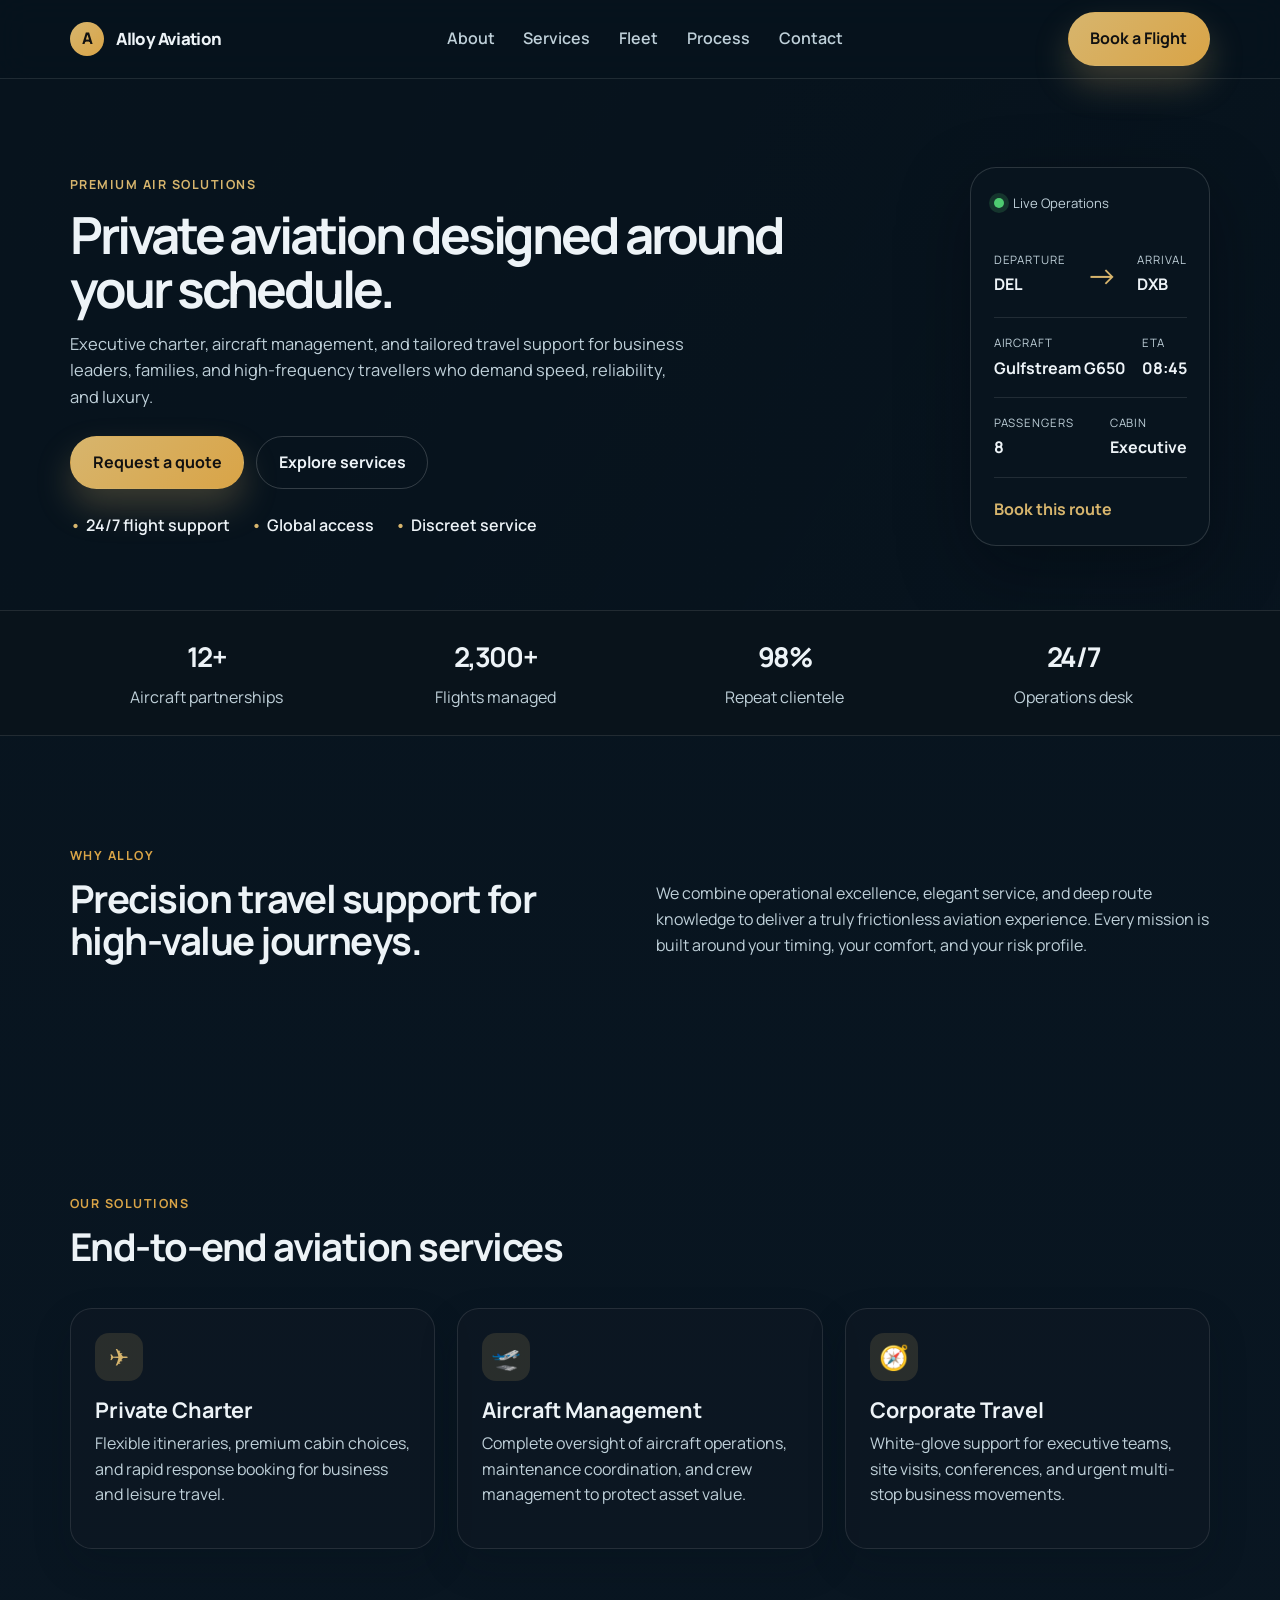
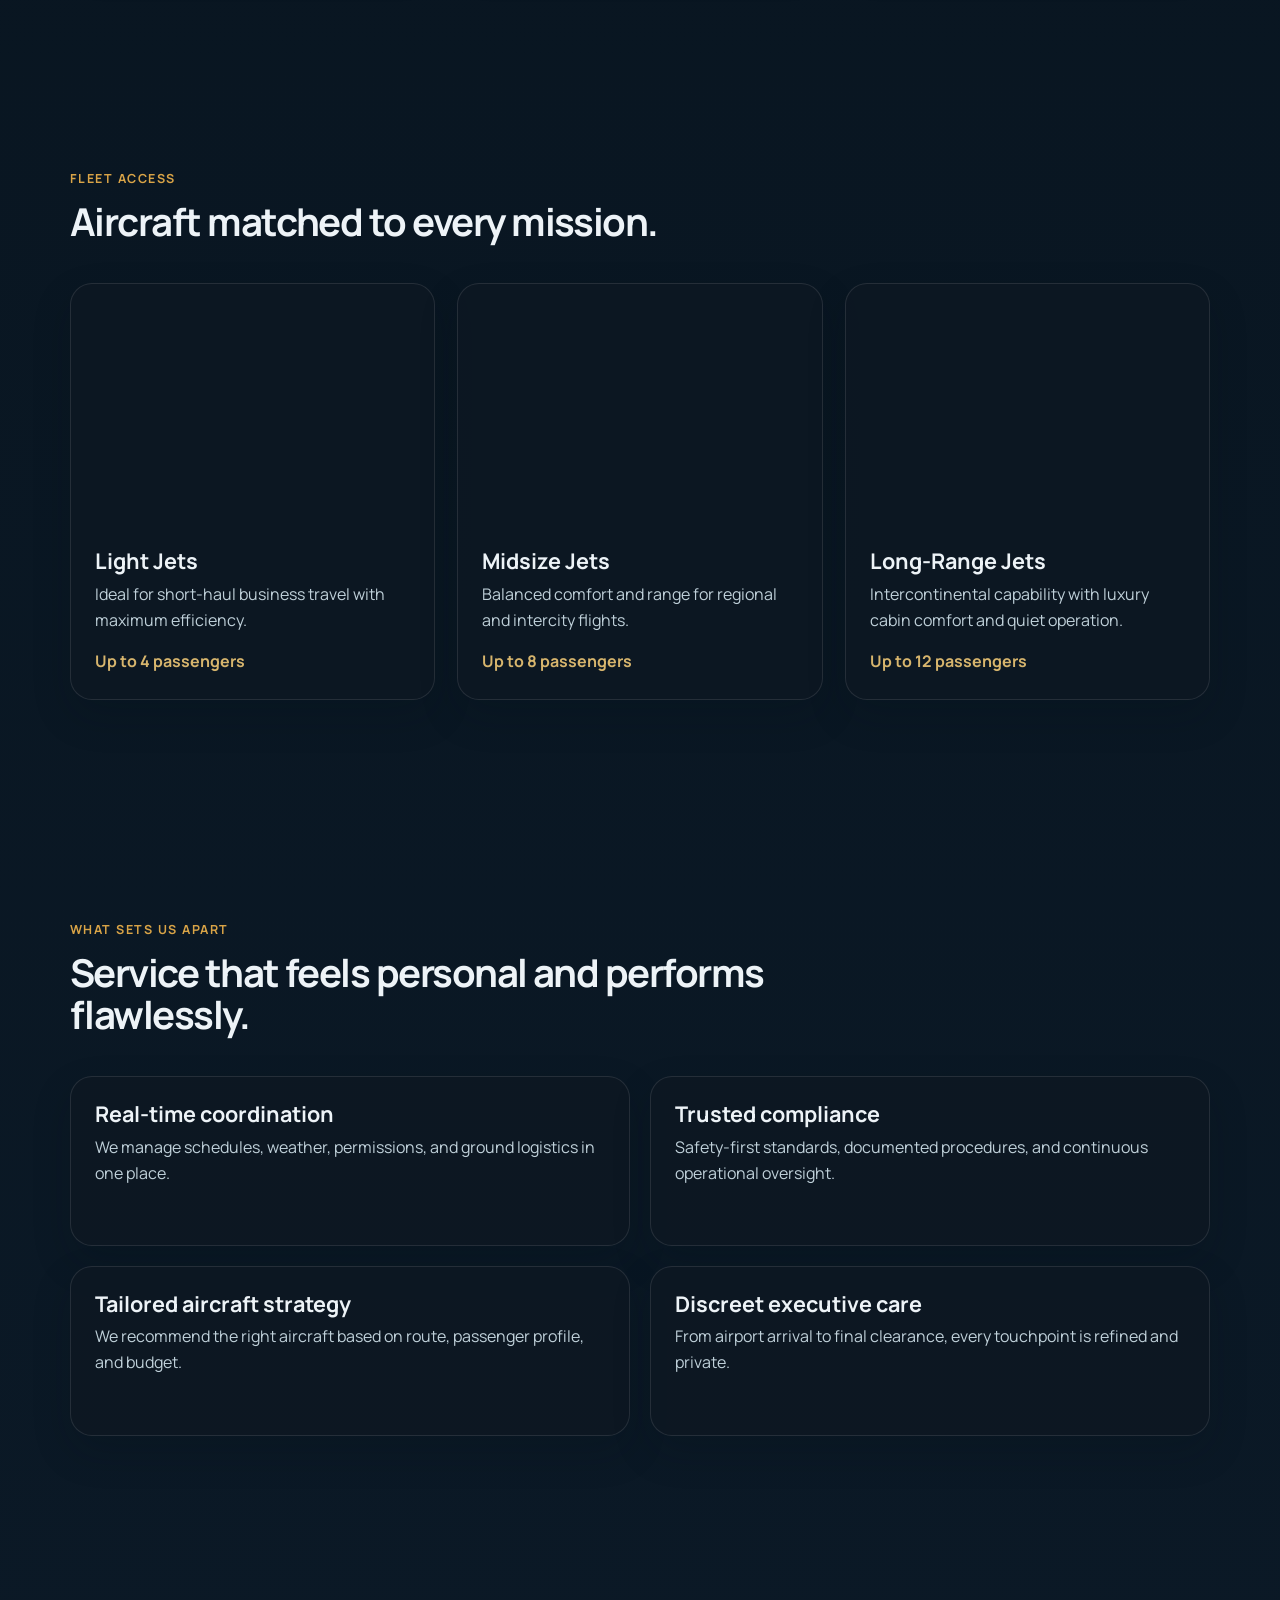
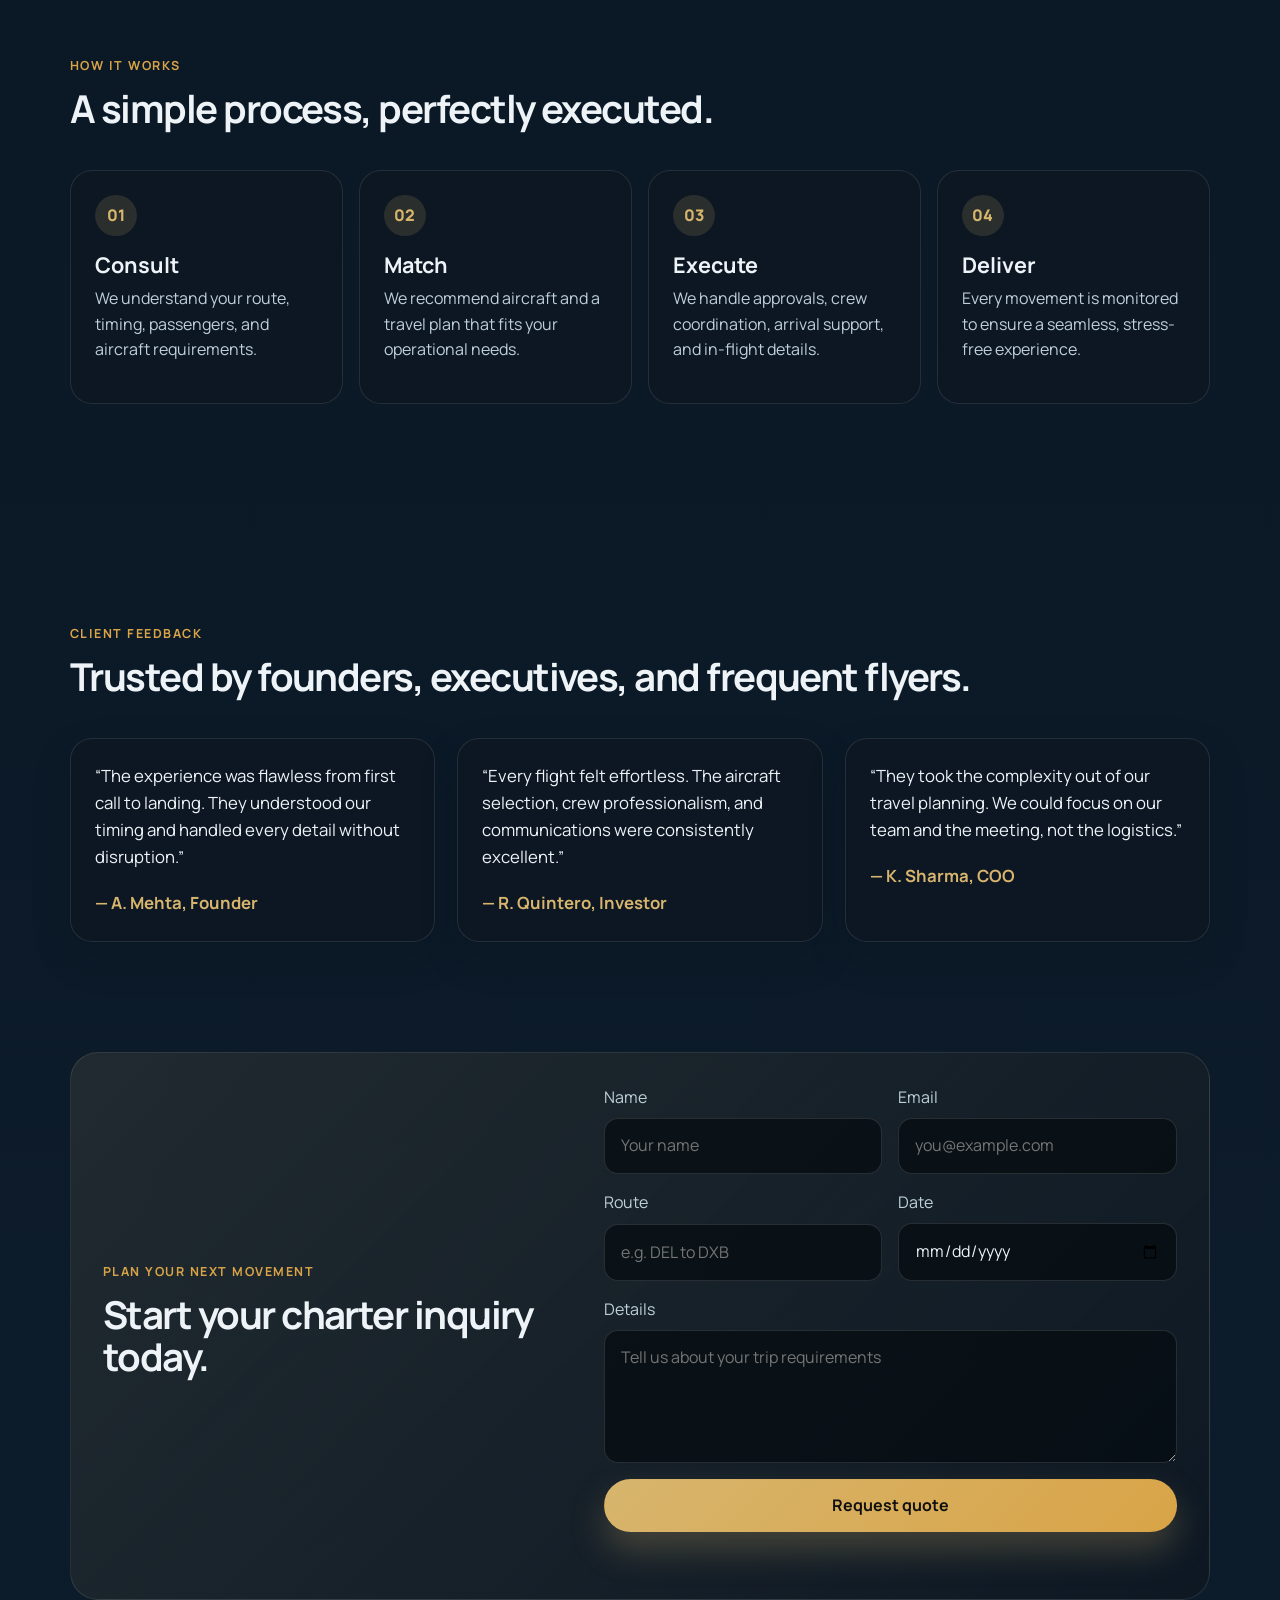
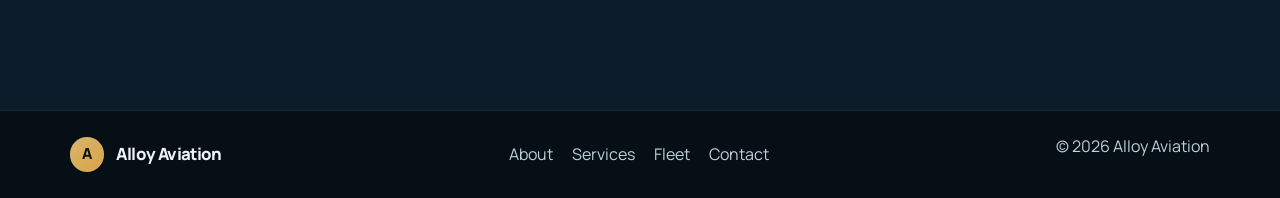
==== index.html @ bc5ba837 "Deploy Alloy Aviation landing page" ====
<!DOCTYPE html>
<html lang="en">
  <head>
    <meta charset="UTF-8" />
    <meta name="viewport" content="width=device-width, initial-scale=1.0" />
    <meta
      name="description"
      content="Alloy Aviation offers premium private charter, aircraft management, and executive travel solutions with precision and discretion."
    />
    <title>Alloy Aviation | Private Jet Charter & Executive Travel</title>
    <link rel="preconnect" href="https://fonts.googleapis.com" />
    <link rel="preconnect" href="https://fonts.gstatic.com" crossorigin />
    <link
      href="https://fonts.googleapis.com/css2?family=Manrope:wght@400;500;600;700;800&display=swap"
      rel="stylesheet"
    />
    <link rel="stylesheet" href="styles.css" />
  </head>
  <body>
    <header class="site-header">
      <div class="container nav-wrap">
        <a href="#top" class="brand" aria-label="Alloy Aviation home">
          <span class="brand-mark">A</span>
          <span class="brand-text">Alloy Aviation</span>
        </a>

        <button class="nav-toggle" aria-label="Toggle navigation" aria-expanded="false">
          <span></span>
          <span></span>
          <span></span>
        </button>

        <nav class="main-nav" aria-label="Main navigation">
          <a href="#about">About</a>
          <a href="#services">Services</a>
          <a href="#fleet">Fleet</a>
          <a href="#process">Process</a>
          <a href="#contact">Contact</a>
        </nav>

        <a href="#contact" class="btn btn-primary nav-cta">Book a Flight</a>
      </div>
    </header>

    <main id="top">
      <section class="hero">
        <div class="hero-overlay"></div>
        <div class="container hero-grid">
          <div class="hero-copy">
            <p class="eyebrow">Premium air solutions</p>
            <h1>Private aviation designed around your schedule.</h1>
            <p class="lead">
              Executive charter, aircraft management, and tailored travel support for
              business leaders, families, and high-frequency travellers who demand speed,
              reliability, and luxury.
            </p>
            <div class="hero-actions">
              <a href="#contact" class="btn btn-primary">Request a quote</a>
              <a href="#services" class="btn btn-secondary">Explore services</a>
            </div>
            <ul class="trust-list" aria-label="Key business strengths">
              <li>24/7 flight support</li>
              <li>Global access</li>
              <li>Discreet service</li>
            </ul>
          </div>

          <div class="hero-card" aria-label="Flight booking summary">
            <div class="card-header">
              <span class="status-dot"></span>
              <span>Live Operations</span>
            </div>
            <div class="flight-summary">
              <div>
                <small>Departure</small>
                <strong>DEL</strong>
              </div>
              <div class="route-arrow">→</div>
              <div>
                <small>Arrival</small>
                <strong>DXB</strong>
              </div>
            </div>
            <div class="meta-row">
              <div>
                <small>Aircraft</small>
                <strong>Gulfstream G650</strong>
              </div>
              <div>
                <small>ETA</small>
                <strong>08:45</strong>
              </div>
            </div>
            <div class="meta-row">
              <div>
                <small>Passengers</small>
                <strong>8</strong>
              </div>
              <div>
                <small>Cabin</small>
                <strong>Executive</strong>
              </div>
            </div>
            <a href="#contact" class="card-link">Book this route</a>
          </div>
        </div>
      </section>

      <section class="stats">
        <div class="container stats-grid">
          <div>
            <strong>12+</strong>
            <span>Aircraft partnerships</span>
          </div>
          <div>
            <strong>2,300+</strong>
            <span>Flights managed</span>
          </div>
          <div>
            <strong>98%</strong>
            <span>Repeat clientele</span>
          </div>
          <div>
            <strong>24/7</strong>
            <span>Operations desk</span>
          </div>
        </div>
      </section>

      <section class="section intro" id="about">
        <div class="container two-column">
          <div>
            <p class="eyebrow accent">Why Alloy</p>
            <h2>Precision travel support for high-value journeys.</h2>
          </div>
          <div>
            <p>
              We combine operational excellence, elegant service, and deep route knowledge to
              deliver a truly frictionless aviation experience. Every mission is built around
              your timing, your comfort, and your risk profile.
            </p>
          </div>
        </div>
      </section>

      <section class="section services" id="services">
        <div class="container">
          <div class="section-heading">
            <p class="eyebrow accent">Our solutions</p>
            <h2>End-to-end aviation services</h2>
          </div>

          <div class="card-grid three-up">
            <article class="info-card">
              <div class="icon">✈</div>
              <h3>Private Charter</h3>
              <p>
                Flexible itineraries, premium cabin choices, and rapid response booking for
                business and leisure travel.
              </p>
            </article>
            <article class="info-card">
              <div class="icon">🛫</div>
              <h3>Aircraft Management</h3>
              <p>
                Complete oversight of aircraft operations, maintenance coordination, and crew
                management to protect asset value.
              </p>
            </article>
            <article class="info-card">
              <div class="icon">🧭</div>
              <h3>Corporate Travel</h3>
              <p>
                White-glove support for executive teams, site visits, conferences, and urgent
                multi-stop business movements.
              </p>
            </article>
          </div>
        </div>
      </section>

      <section class="section fleet" id="fleet">
        <div class="container">
          <div class="section-heading">
            <p class="eyebrow accent">Fleet access</p>
            <h2>Aircraft matched to every mission.</h2>
          </div>

          <div class="card-grid three-up">
            <article class="fleet-card">
              <div class="fleet-image image-one"></div>
              <div class="fleet-copy">
                <h3>Light Jets</h3>
                <p>Ideal for short-haul business travel with maximum efficiency.</p>
                <span>Up to 4 passengers</span>
              </div>
            </article>
            <article class="fleet-card">
              <div class="fleet-image image-two"></div>
              <div class="fleet-copy">
                <h3>Midsize Jets</h3>
                <p>Balanced comfort and range for regional and intercity flights.</p>
                <span>Up to 8 passengers</span>
              </div>
            </article>
            <article class="fleet-card">
              <div class="fleet-image image-three"></div>
              <div class="fleet-copy">
                <h3>Long-Range Jets</h3>
                <p>Intercontinental capability with luxury cabin comfort and quiet operation.</p>
                <span>Up to 12 passengers</span>
              </div>
            </article>
          </div>
        </div>
      </section>

      <section class="section benefits">
        <div class="container">
          <div class="section-heading narrow">
            <p class="eyebrow accent">What sets us apart</p>
            <h2>Service that feels personal and performs flawlessly.</h2>
          </div>

          <div class="benefits-grid">
            <div class="benefit-item">
              <h3>Real-time coordination</h3>
              <p>We manage schedules, weather, permissions, and ground logistics in one place.</p>
            </div>
            <div class="benefit-item">
              <h3>Trusted compliance</h3>
              <p>Safety-first standards, documented procedures, and continuous operational oversight.</p>
            </div>
            <div class="benefit-item">
              <h3>Tailored aircraft strategy</h3>
              <p>We recommend the right aircraft based on route, passenger profile, and budget.</p>
            </div>
            <div class="benefit-item">
              <h3>Discreet executive care</h3>
              <p>From airport arrival to final clearance, every touchpoint is refined and private.</p>
            </div>
          </div>
        </div>
      </section>

      <section class="section process" id="process">
        <div class="container">
          <div class="section-heading">
            <p class="eyebrow accent">How it works</p>
            <h2>A simple process, perfectly executed.</h2>
          </div>

          <div class="timeline">
            <div class="step">
              <span>01</span>
              <h3>Consult</h3>
              <p>We understand your route, timing, passengers, and aircraft requirements.</p>
            </div>
            <div class="step">
              <span>02</span>
              <h3>Match</h3>
              <p>We recommend aircraft and a travel plan that fits your operational needs.</p>
            </div>
            <div class="step">
              <span>03</span>
              <h3>Execute</h3>
              <p>We handle approvals, crew coordination, arrival support, and in-flight details.</p>
            </div>
            <div class="step">
              <span>04</span>
              <h3>Deliver</h3>
              <p>Every movement is monitored to ensure a seamless, stress-free experience.</p>
            </div>
          </div>
        </div>
      </section>

      <section class="section testimonials">
        <div class="container">
          <div class="section-heading">
            <p class="eyebrow accent">Client feedback</p>
            <h2>Trusted by founders, executives, and frequent flyers.</h2>
          </div>

          <div class="card-grid three-up">
            <blockquote class="quote-card">
              “The experience was flawless from first call to landing. They understood our timing
              and handled every detail without disruption.”
              <footer>— A. Mehta, Founder</footer>
            </blockquote>
            <blockquote class="quote-card">
              “Every flight felt effortless. The aircraft selection, crew professionalism, and
              communications were consistently excellent.”
              <footer>— R. Quintero, Investor</footer>
            </blockquote>
            <blockquote class="quote-card">
              “They took the complexity out of our travel planning. We could focus on our team and
              the meeting, not the logistics.”
              <footer>— K. Sharma, COO</footer>
            </blockquote>
          </div>
        </div>
      </section>

      <section class="section cta-panel" id="contact">
        <div class="container cta-wrap">
          <div>
            <p class="eyebrow accent">Plan your next movement</p>
            <h2>Start your charter inquiry today.</h2>
          </div>

          <form class="contact-form" id="contactForm">
            <div class="form-row">
              <label>
                <span>Name</span>
                <input type="text" name="name" placeholder="Your name" required />
              </label>
              <label>
                <span>Email</span>
                <input type="email" name="email" placeholder="you@example.com" required />
              </label>
            </div>
            <div class="form-row">
              <label>
                <span>Route</span>
                <input type="text" name="route" placeholder="e.g. DEL to DXB" required />
              </label>
              <label>
                <span>Date</span>
                <input type="date" name="date" required />
              </label>
            </div>
            <label>
              <span>Details</span>
              <textarea name="details" rows="4" placeholder="Tell us about your trip requirements"></textarea>
            </label>
            <button type="submit" class="btn btn-primary">Request quote</button>
            <p class="form-status" aria-live="polite"></p>
          </form>
        </div>
      </section>
    </main>

    <footer class="site-footer">
      <div class="container footer-wrap">
        <div>
          <a href="#top" class="brand footer-brand">
            <span class="brand-mark">A</span>
            <span class="brand-text">Alloy Aviation</span>
          </a>
        </div>
        <div class="footer-links">
          <a href="#about">About</a>
          <a href="#services">Services</a>
          <a href="#fleet">Fleet</a>
          <a href="#contact">Contact</a>
        </div>
        <p>© <span id="year"></span> Alloy Aviation</p>
      </div>
    </footer>

    <script src="script.js"></script>
  </body>
</html>
---- styles.css ----
:root {
  --bg: #07131d;
  --bg-soft: #0d1b2a;
  --panel: rgba(11, 24, 35, 0.9);
  --panel-strong: #13283a;
  --card: rgba(13, 27, 42, 0.82);
  --line: rgba(255, 255, 255, 0.1);
  --text: #edf3f7;
  --muted: #bfd0d9;
  --gold: #d7b56d;
  --gold-soft: rgba(215, 181, 109, 0.14);
  --primary: #d9a447;
  --primary-strong: #b8842d;
  --shadow: 0 24px 70px rgba(1, 7, 12, 0.35);
}

* {
  box-sizing: border-box;
}

html {
  scroll-behavior: smooth;
}

body {
  margin: 0;
  font-family: "Manrope", sans-serif;
  background: linear-gradient(180deg, #07131d 0%, #0d1c2b 100%);
  color: var(--text);
  line-height: 1.6;
}

a {
  color: inherit;
  text-decoration: none;
}

img {
  max-width: 100%;
  display: block;
}

button,
input,
textarea {
  font: inherit;
}

.container {
  width: min(1140px, calc(100% - 2rem));
  margin: 0 auto;
}

.section {
  padding: 110px 0;
}

.eyebrow {
  margin: 0 0 0.75rem;
  font-size: 0.78rem;
  letter-spacing: 0.12em;
  text-transform: uppercase;
  color: var(--gold);
  font-weight: 700;
}

.eyebrow.accent {
  color: var(--primary);
}

h1,
h2,
h3,
p {
  margin-top: 0;
}

h1 {
  font-size: clamp(2.8rem, 4vw, 5rem);
  line-height: 1.06;
  margin-bottom: 1rem;
  letter-spacing: -0.06em;
}

h2 {
  font-size: clamp(2rem, 3vw, 3rem);
  line-height: 1.1;
  margin-bottom: 0.75rem;
  letter-spacing: -0.04em;
}

h3 {
  font-size: 1.35rem;
  line-height: 1.2;
  margin-bottom: 0.5rem;
}

p {
  color: var(--muted);
}

.site-header {
  position: sticky;
  top: 0;
  z-index: 20;
  backdrop-filter: blur(16px);
  background: rgba(7, 19, 29, 0.7);
  border-bottom: 1px solid var(--line);
}

.nav-wrap {
  display: flex;
  align-items: center;
  justify-content: space-between;
  min-height: 78px;
  gap: 1rem;
}

.brand {
  display: inline-flex;
  align-items: center;
  gap: 0.75rem;
  font-weight: 800;
  letter-spacing: -0.04em;
}

.brand-mark {
  width: 2.15rem;
  height: 2.15rem;
  display: inline-flex;
  align-items: center;
  justify-content: center;
  border-radius: 50%;
  background: linear-gradient(135deg, var(--gold), var(--primary));
  color: #111;
  font-weight: 800;
}

.brand-text {
  font-size: 1.05rem;
}

.main-nav {
  display: flex;
  align-items: center;
  gap: 1.8rem;
  color: var(--muted);
  font-weight: 600;
}

.main-nav a {
  position: relative;
}

.main-nav a::after {
  content: "";
  position: absolute;
  left: 0;
  bottom: -0.4rem;
  width: 100%;
  height: 2px;
  background: var(--gold);
  transform: scaleX(0);
  transform-origin: left;
  transition: transform 0.2s ease;
}

.main-nav a:hover::after,
.main-nav a:focus-visible::after {
  transform: scaleX(1);
}

.btn {
  display: inline-flex;
  align-items: center;
  justify-content: center;
  min-height: 46px;
  padding: 0.8rem 1.35rem;
  border-radius: 999px;
  border: 1px solid transparent;
  font-weight: 700;
  transition: transform 0.2s ease, box-shadow 0.2s ease, border-color 0.2s ease;
}

.btn:hover,
.btn:focus-visible {
  transform: translateY(-1px);
}

.btn-primary {
  color: #111;
  background: linear-gradient(135deg, var(--gold), var(--primary));
  box-shadow: 0 18px 35px rgba(215, 181, 109, 0.25);
}

.btn-secondary {
  background: transparent;
  color: var(--text);
  border-color: rgba(255, 255, 255, 0.18);
}

.nav-toggle {
  display: none;
  flex-direction: column;
  gap: 0.28rem;
  width: 42px;
  height: 42px;
  border-radius: 12px;
  border: 1px solid var(--line);
  background: transparent;
  padding: 0.7rem 0.65rem;
  cursor: pointer;
}

.nav-toggle span {
  display: block;
  height: 2px;
  width: 100%;
  background: var(--text);
  border-radius: 999px;
}

.hero {
  position: relative;
  padding: 5.5rem 0 4rem;
  background:
    linear-gradient(120deg, rgba(7, 19, 29, 0.84), rgba(7, 19, 29, 0.52)),
    url("https://images.unsplash.com/photo-1436491865332-7a61a109cc05?auto=format&fit=crop&w=1400&q=80") center/cover no-repeat;
  overflow: hidden;
}

.hero-overlay {
  position: absolute;
  inset: 0;
  background: linear-gradient(90deg, rgba(7, 19, 29, 0.9), rgba(7, 19, 29, 0.15));
}

.hero-grid {
  position: relative;
  z-index: 1;
  display: grid;
  grid-template-columns: 1.3fr 0.7fr;
  align-items: center;
  gap: 2rem;
}

.lead {
  max-width: 620px;
  font-size: 1.03rem;
  margin-bottom: 1.6rem;
}

.hero-actions {
  display: flex;
  flex-wrap: wrap;
  gap: 0.75rem;
  margin-bottom: 1.5rem;
}

.trust-list {
  list-style: none;
  padding: 0;
  margin: 0;
  display: flex;
  flex-wrap: wrap;
  gap: 1rem 1.3rem;
  color: var(--text);
  font-weight: 600;
}

.trust-list li {
  position: relative;
  padding-left: 1rem;
}

.trust-list li::before {
  content: "•";
  position: absolute;
  left: 0;
  color: var(--gold);
}

.hero-card {
  background: rgba(9, 21, 31, 0.82);
  border: 1px solid rgba(255, 255, 255, 0.14);
  box-shadow: var(--shadow);
  border-radius: 26px;
  padding: 1.4rem;
  max-width: 430px;
  margin-left: auto;
}

.card-header {
  display: inline-flex;
  align-items: center;
  gap: 0.6rem;
  font-size: 0.82rem;
  color: var(--muted);
}

.status-dot {
  width: 10px;
  height: 10px;
  border-radius: 50%;
  background: #4ecb71;
  box-shadow: 0 0 0 5px rgba(78, 203, 113, 0.18);
}

.flight-summary,
.meta-row {
  display: flex;
  align-items: center;
  justify-content: space-between;
  gap: 1rem;
  padding: 1.2rem 0;
  border-bottom: 1px solid var(--line);
}

.flight-summary {
  margin-top: 1rem;
}

.meta-row {
  padding: 1rem 0;
}

small {
  display: block;
  color: var(--muted);
  font-size: 0.72rem;
  letter-spacing: 0.08em;
  text-transform: uppercase;
  margin-bottom: 0.18rem;
}

.route-arrow {
  color: var(--gold);
  font-size: 2rem;
  line-height: 1;
}

.card-link {
  display: inline-block;
  margin-top: 1.2rem;
  font-weight: 700;
  color: var(--gold);
}

.stats {
  background: rgba(9, 19, 27, 0.9);
  border-top: 1px solid var(--line);
  border-bottom: 1px solid var(--line);
}

.stats-grid {
  display: grid;
  grid-template-columns: repeat(4, minmax(0, 1fr));
  gap: 1rem;
  padding: 1.5rem 0;
}

.stats-grid div {
  display: flex;
  flex-direction: column;
  align-items: center;
  gap: 0.4rem;
  text-align: center;
}

.stats-grid strong {
  font-size: clamp(1.7rem, 2vw, 2.4rem);
  color: var(--text);
  letter-spacing: -0.05em;
}

.stats-grid span {
  color: var(--muted);
}

.two-column {
  display: grid;
  grid-template-columns: 1fr 1fr;
  gap: 2rem;
  align-items: end;
}

.section-heading {
  margin-bottom: 2.5rem;
}

.section-heading.narrow {
  max-width: 720px;
}

.card-grid {
  display: grid;
  gap: 1.4rem;
}

.three-up {
  grid-template-columns: repeat(3, minmax(0, 1fr));
}

.info-card,
.fleet-card,
.quote-card,
.benefit-item {
  background: rgba(14, 24, 35, 0.82);
  border: 1px solid var(--line);
  border-radius: 22px;
  padding: 1.5rem;
  box-shadow: 0 16px 38px rgba(6, 15, 22, 0.18);
}

.icon {
  width: 3rem;
  height: 3rem;
  display: inline-flex;
  align-items: center;
  justify-content: center;
  border-radius: 14px;
  background: var(--gold-soft);
  color: var(--gold);
  font-size: 1.5rem;
  margin-bottom: 1rem;
}

.fleet-card {
  overflow: hidden;
  padding: 0;
}

.fleet-image {
  min-height: 240px;
  background-size: cover;
  background-position: center;
}

.image-one {
  background-image: url("https://images.unsplash.com/photo-1542296332-2e4473faf563?auto=format&fit=crop&w=800&q=80");
}

.image-two {
  background-image: url("https://images.unsplash.com/photo-1517479149777-5f3b1511d5ad?auto=format&fit=crop&w=800&q=80");
}

.image-three {
  background-image: url("https://images.unsplash.com/photo-1556388158-158ea5ccacbd?auto=format&fit=crop&w=800&q=80");
}

.fleet-copy {
  padding: 1.5rem;
}

.fleet-copy span {
  color: var(--gold);
  font-weight: 700;
}

.benefits-grid {
  display: grid;
  grid-template-columns: repeat(2, minmax(0, 1fr));
  gap: 1.2rem;
}

.benefit-item {
  min-height: 170px;
}

.timeline {
  display: grid;
  grid-template-columns: repeat(4, minmax(0, 1fr));
  gap: 1rem;
}

.step {
  background: rgba(14, 24, 35, 0.82);
  border: 1px solid var(--line);
  border-radius: 22px;
  padding: 1.5rem;
}

.step span {
  display: inline-flex;
  align-items: center;
  justify-content: center;
  width: 2.6rem;
  height: 2.6rem;
  border-radius: 50%;
  background: var(--gold-soft);
  color: var(--gold);
  font-weight: 800;
  margin-bottom: 1rem;
}

.quote-card {
  margin: 0;
  font-size: 1.05rem;
  color: var(--text);
}

.quote-card footer {
  margin-top: 1.2rem;
  color: var(--gold);
  font-weight: 700;
}

.cta-panel {
  padding-top: 0;
}

.cta-wrap {
  background: linear-gradient(135deg, rgba(215, 181, 109, 0.1), rgba(14, 24, 35, 0.9));
  border: 1px solid var(--line);
  border-radius: 28px;
  padding: 2rem;
  display: grid;
  grid-template-columns: 0.9fr 1.1fr;
  gap: 2rem;
  align-items: center;
}

.contact-form {
  display: grid;
  gap: 1rem;
}

.form-row {
  display: grid;
  grid-template-columns: repeat(2, minmax(0, 1fr));
  gap: 1rem;
}

.contact-form label {
  display: grid;
  gap: 0.45rem;
  color: var(--muted);
}

.contact-form input,
.contact-form textarea {
  width: 100%;
  border: 1px solid rgba(255, 255, 255, 0.12);
  background: rgba(5, 12, 17, 0.7);
  color: var(--text);
  border-radius: 14px;
  padding: 0.9rem 1rem;
}

.contact-form input:focus,
.contact-form textarea:focus {
  outline: 2px solid rgba(215, 181, 109, 0.35);
  border-color: rgba(215, 181, 109, 0.5);
}

.form-status {
  min-height: 1.2rem;
  margin: 0;
  color: var(--gold);
  font-weight: 700;
}

.site-footer {
  background: rgba(6, 14, 20, 0.9);
  border-top: 1px solid var(--line);
}

.footer-wrap {
  display: flex;
  align-items: center;
  justify-content: space-between;
  gap: 1rem;
  padding: 1.4rem 0;
}

.footer-brand {
  font-size: 0.95rem;
}

.footer-links {
  display: flex;
  align-items: center;
  flex-wrap: wrap;
  gap: 1.2rem;
  color: var(--muted);
}

@media (max-width: 900px) {
  .hero-grid,
  .two-column,
  .cta-wrap,
  .three-up,
  .timeline,
  .stats-grid,
  .benefits-grid {
    grid-template-columns: 1fr;
  }

  .main-nav {
    position: absolute;
    top: calc(100% + 0.5rem);
    right: 1rem;
    left: 1rem;
    display: none;
    flex-direction: column;
    align-items: flex-start;
    padding: 1rem;
    background: rgba(11, 24, 35, 0.96);
    border: 1px solid var(--line);
    border-radius: 18px;
    box-shadow: var(--shadow);
  }

  .main-nav.is-open {
    display: flex;
  }

  .nav-toggle {
    display: flex;
  }

  .nav-cta {
    display: none;
  }

  .hero-card {
    margin: 0;
  }
}

@media (max-width: 640px) {
  .section {
    padding: 80px 0;
  }

  .hero {
    padding-top: 4rem;
  }

  .form-row {
    grid-template-columns: 1fr;
  }

  .footer-wrap {
    flex-direction: column;
    align-items: flex-start;
  }
}
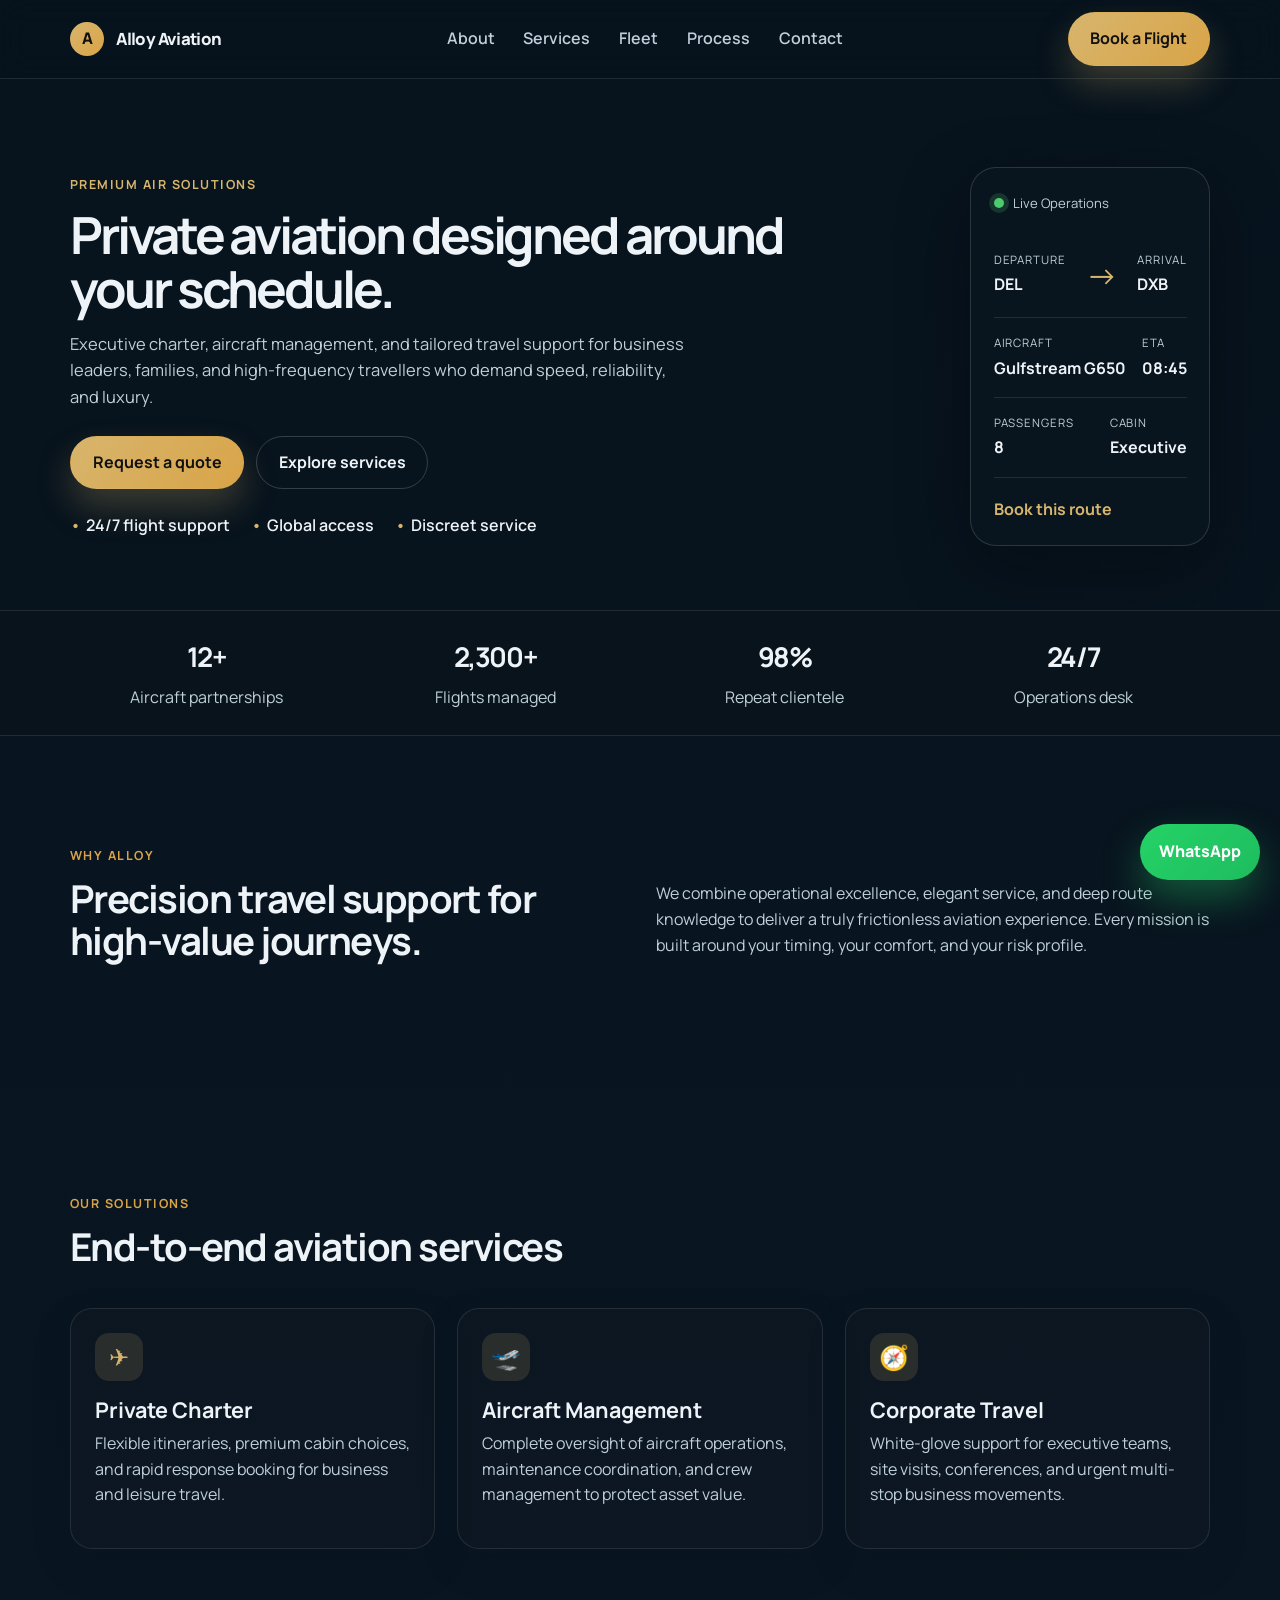
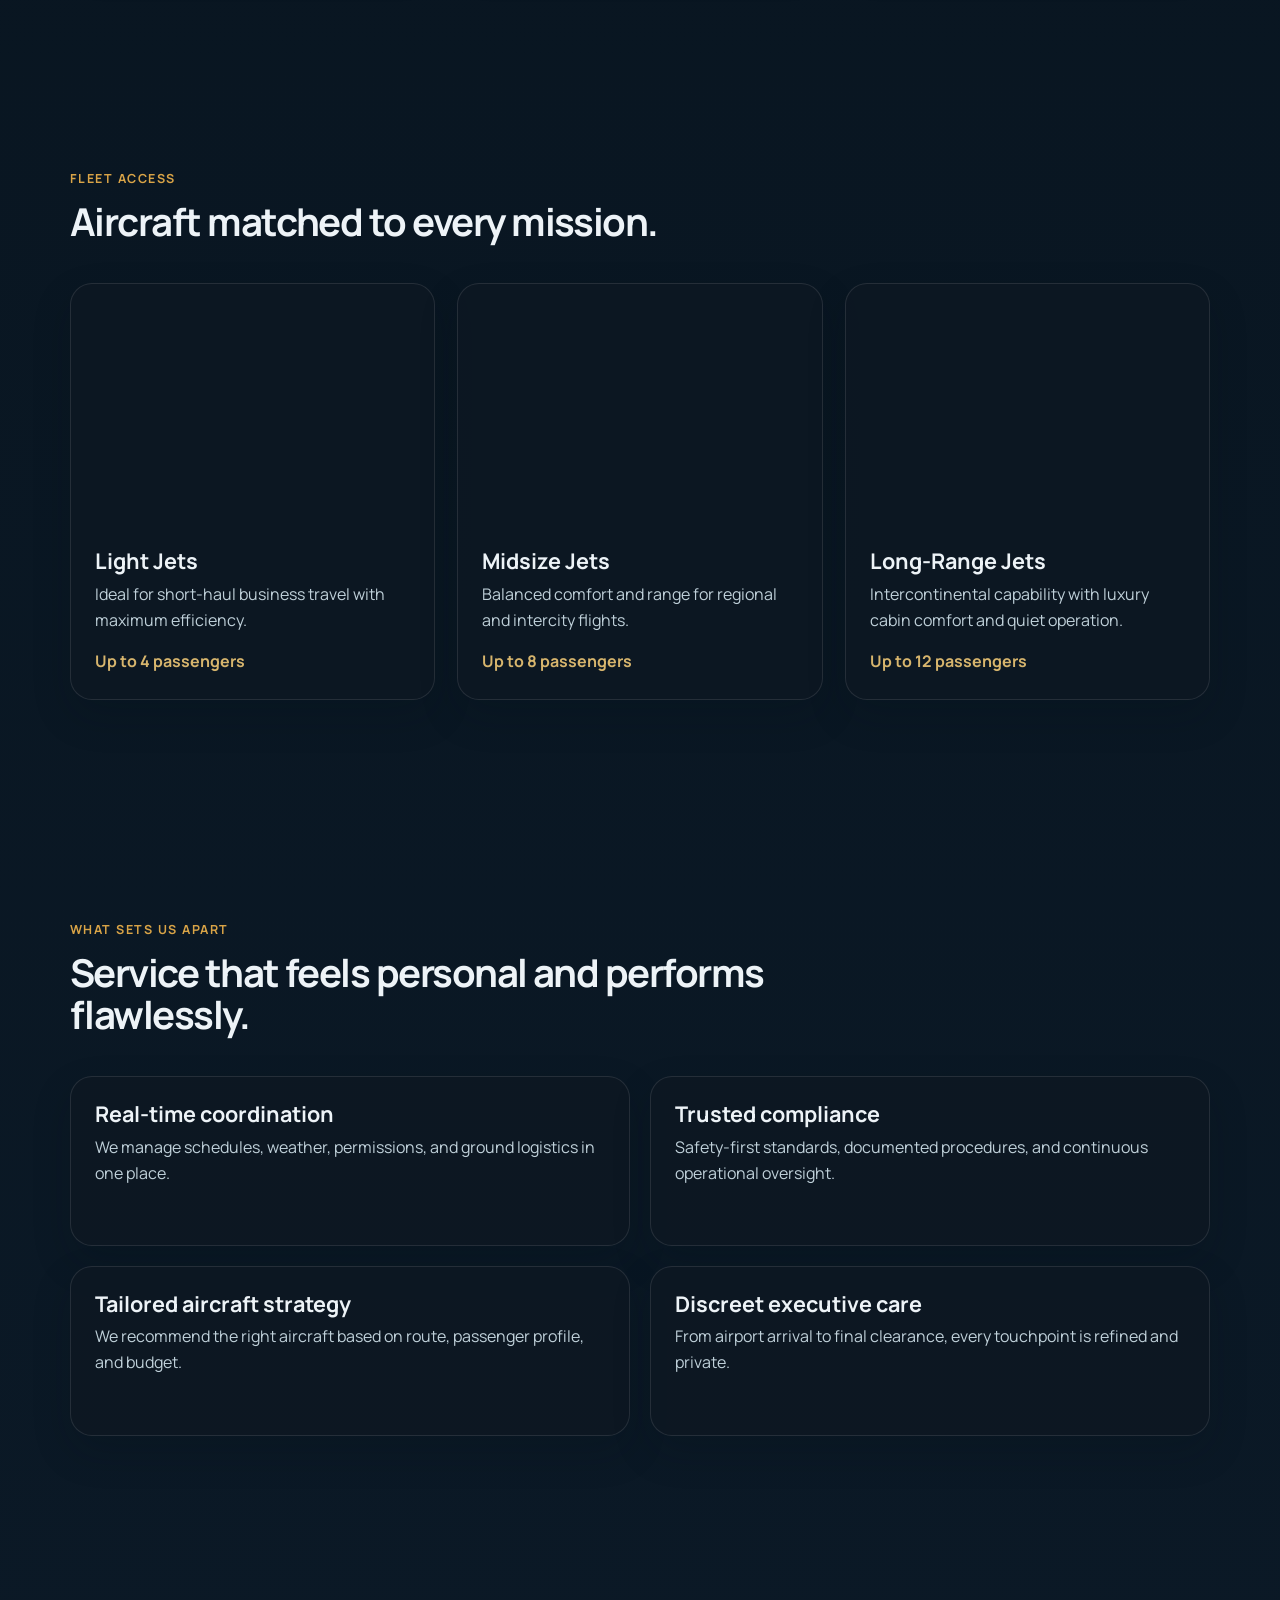
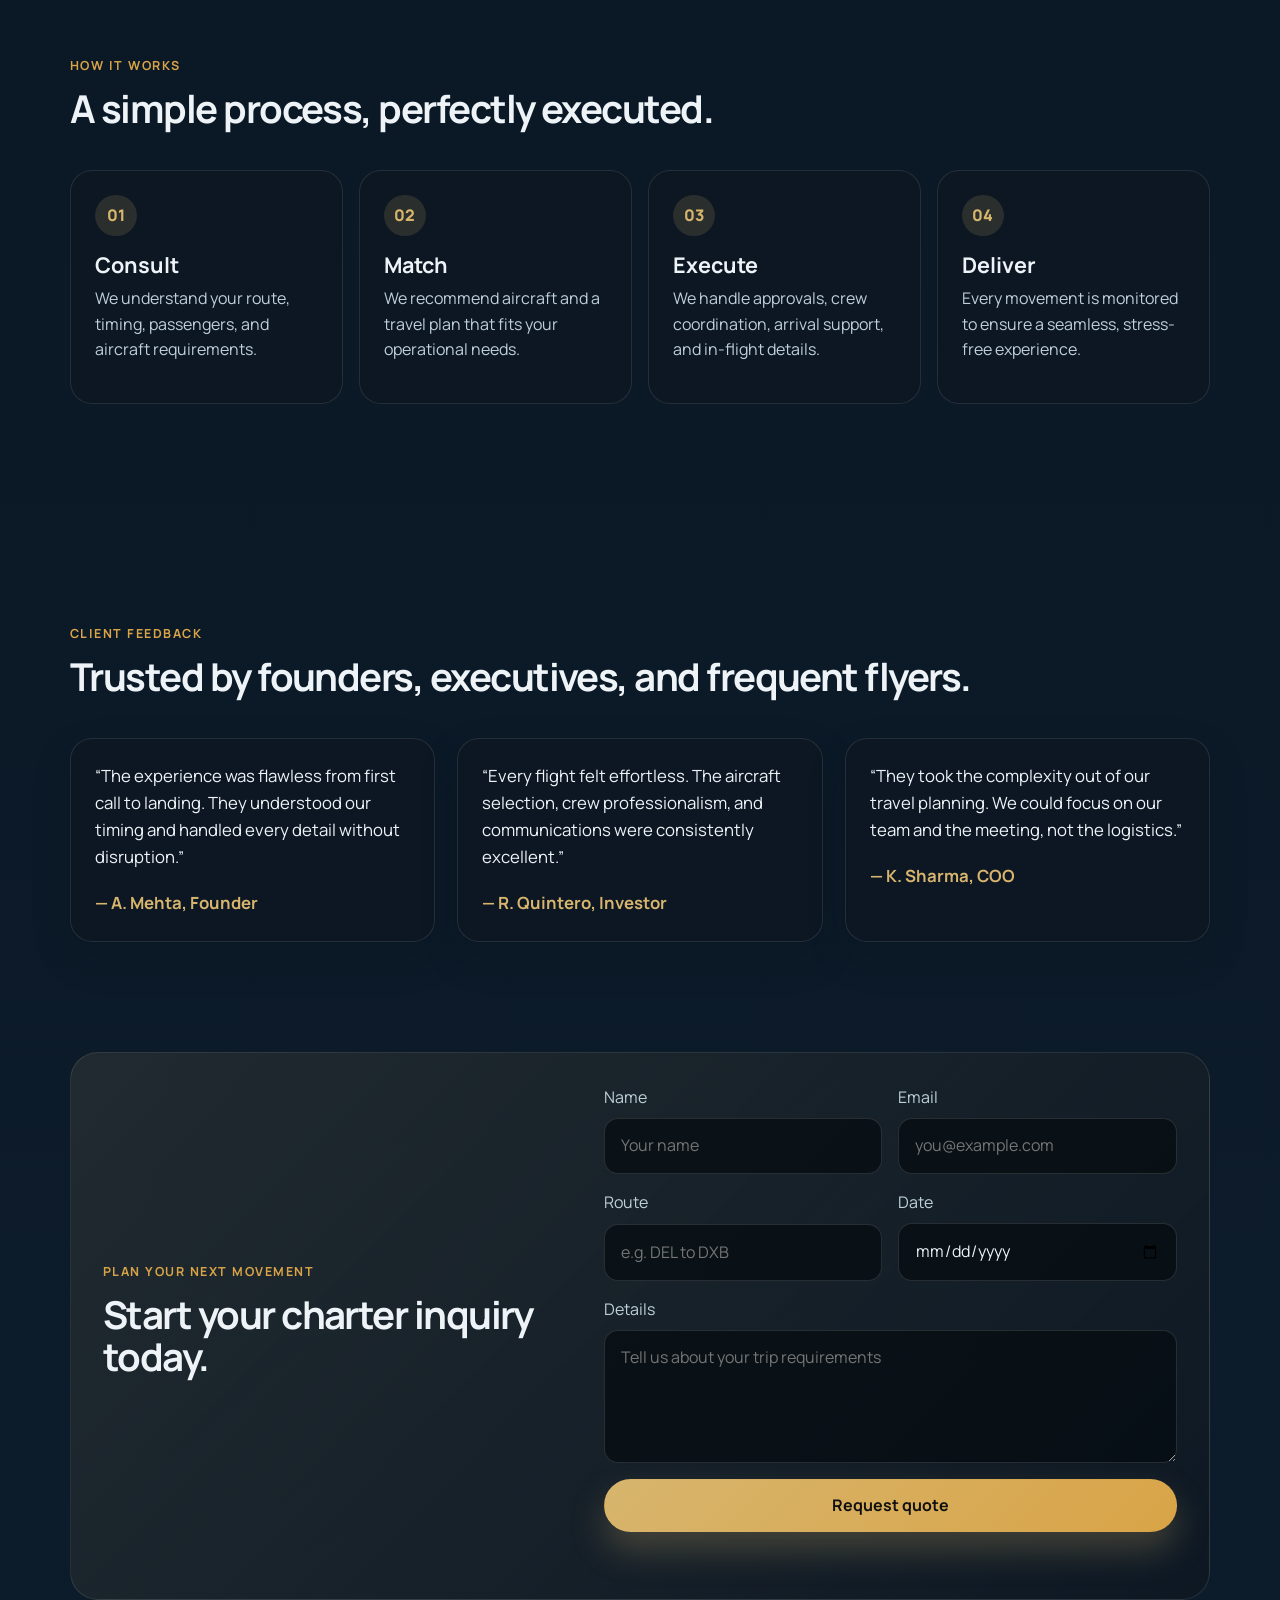
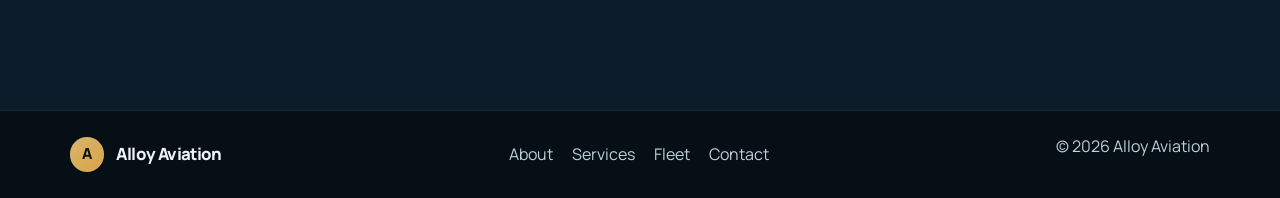
==== commit f66d70bd: "Add WhatsApp CTA" ====
--- a/index.html
+++ b/index.html
@@ -309,7 +309,13 @@
             <h2>Start your charter inquiry today.</h2>
           </div>
 
-          <form class="contact-form" id="contactForm">
+          <form
+            class="contact-form"
+            id="contactForm"
+            method="POST"
+            action="https://formspree.io/f/your-form-id"
+            data-email="hello@alloyaviation.in"
+          >
             <div class="form-row">
               <label>
                 <span>Name</span>
@@ -359,6 +365,30 @@
       </div>
     </footer>
 
+    <a
+      class="whatsapp-float"
+      href="https://wa.me/918700912339?text=Hello%20Alloy%20Aviation%2C%20I%20want%20to%20book%20a%20private%20flight."
+      target="_blank"
+      rel="noopener noreferrer"
+      aria-label="Chat on WhatsApp"
+    >
+      WhatsApp
+    </a>
+
+    <script async src="https://www.googletagmanager.com/gtag/js?id=G-XXXXXXXXXX"></script>
+    <script>
+      window.dataLayer = window.dataLayer || [];
+      function gtag() {
+        window.dataLayer.push(arguments);
+      }
+      gtag('js', new Date());
+      gtag('config', 'G-XXXXXXXXXX');
+      window.siteConfig = {
+        gaMeasurementId: 'G-XXXXXXXXXX',
+        formspreeEndpoint: 'https://formspree.io/f/your-form-id',
+        emailAddress: 'prashant.kant94@gmail.com'
+      };
+    </script>
     <script src="script.js"></script>
   </body>
 </html>
--- a/styles.css
+++ b/styles.css
@@ -560,6 +560,29 @@
   font-weight: 700;
 }
 
+.whatsapp-float {
+  position: fixed;
+  right: 20px;
+  bottom: 20px;
+  z-index: 40;
+  display: inline-flex;
+  align-items: center;
+  justify-content: center;
+  min-height: 56px;
+  padding: 0.9rem 1.2rem;
+  border-radius: 999px;
+  background: linear-gradient(135deg, #25d366, #1ebc5f);
+  color: #fff;
+  font-weight: 800;
+  text-decoration: none;
+  box-shadow: 0 18px 38px rgba(37, 211, 102, 0.35);
+}
+
+.whatsapp-float:hover,
+.whatsapp-float:focus-visible {
+  transform: translateY(-1px);
+}
+
 .site-footer {
   background: rgba(6, 14, 20, 0.9);
   border-top: 1px solid var(--line);
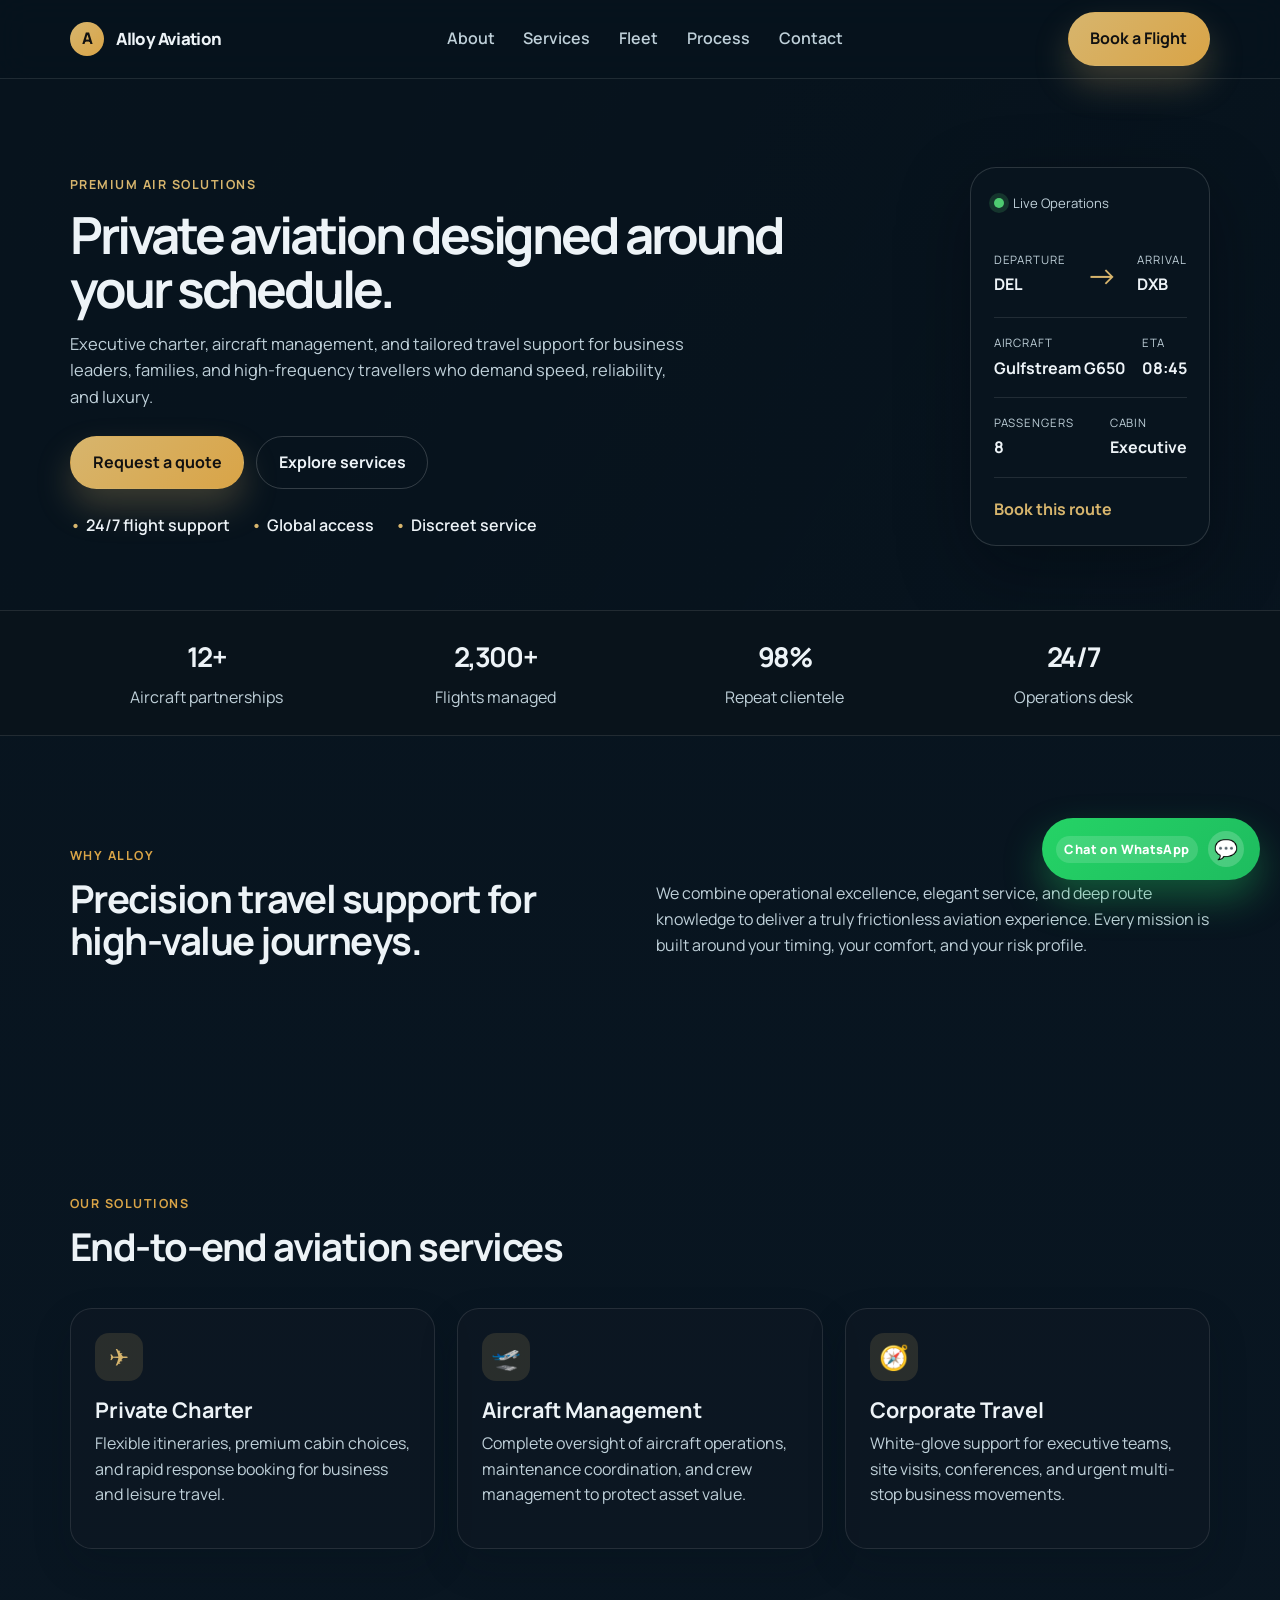
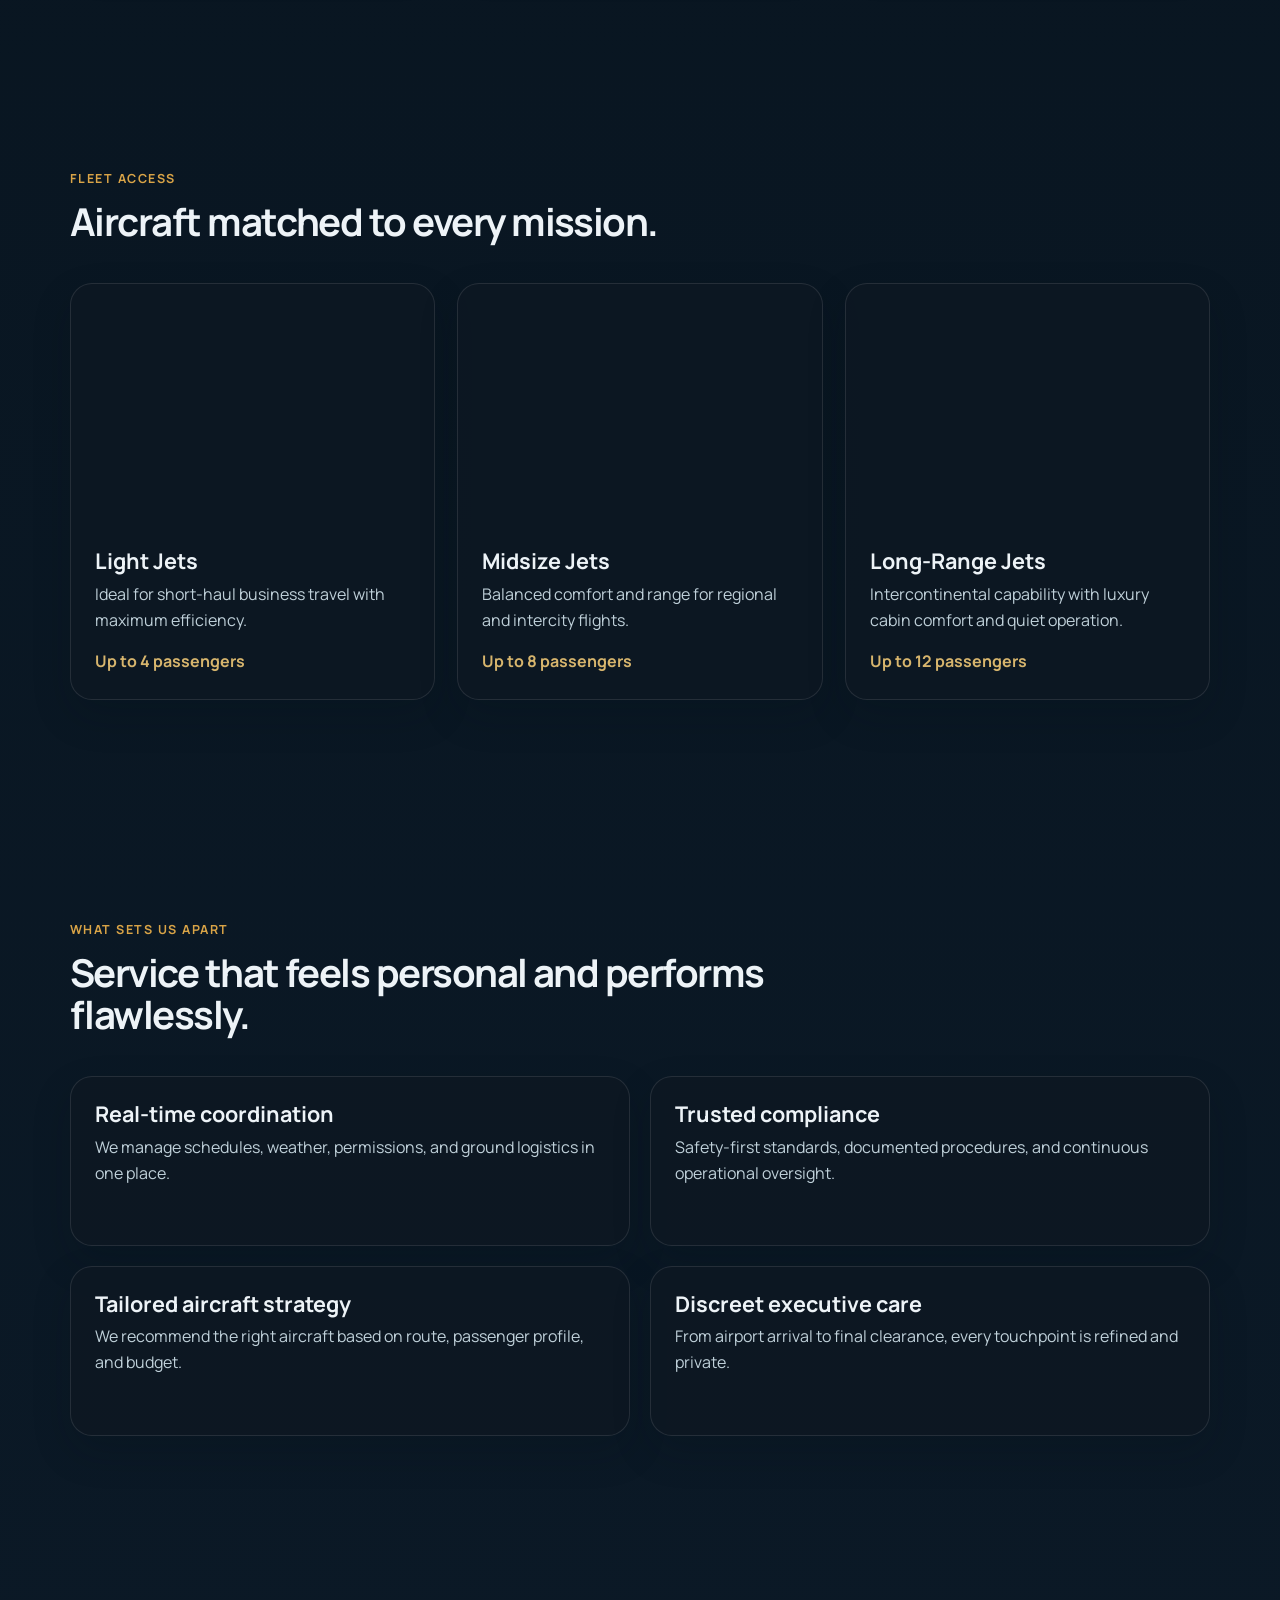
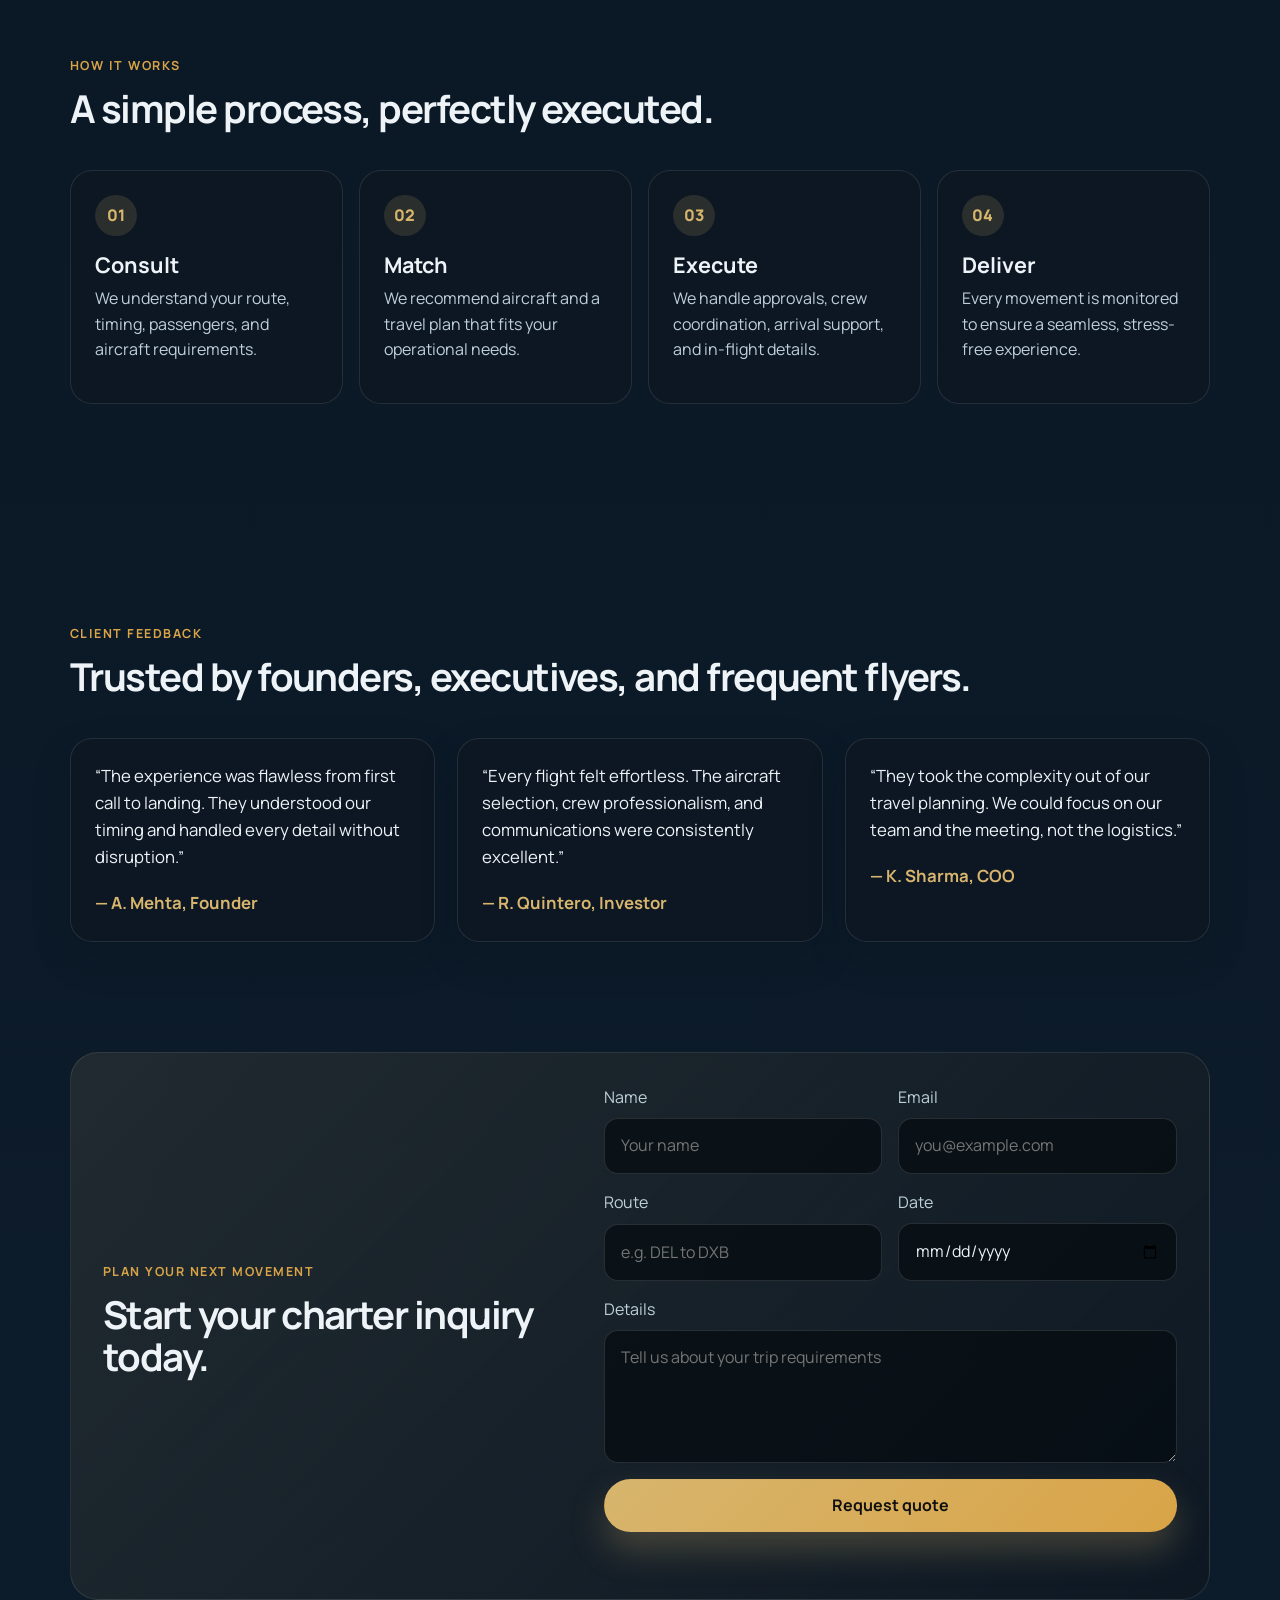
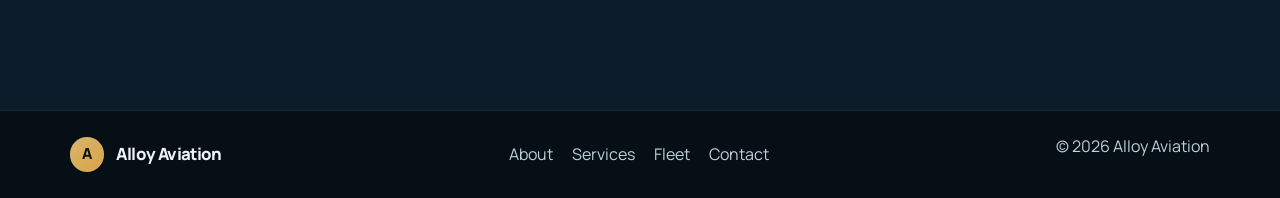
==== commit ba525b25: "Enhance WhatsApp bubble" ====
--- a/index.html
+++ b/index.html
@@ -372,7 +372,8 @@
       rel="noopener noreferrer"
       aria-label="Chat on WhatsApp"
     >
-      WhatsApp
+      <span class="whatsapp-label">Chat on WhatsApp</span>
+      <span class="whatsapp-icon" aria-hidden="true">💬</span>
     </a>
 
     <script async src="https://www.googletagmanager.com/gtag/js?id=G-XXXXXXXXXX"></script>
--- a/styles.css
+++ b/styles.css
@@ -567,15 +567,35 @@
   z-index: 40;
   display: inline-flex;
   align-items: center;
-  justify-content: center;
-  min-height: 56px;
-  padding: 0.9rem 1.2rem;
+  gap: 0.65rem;
+  min-height: 58px;
+  padding: 0.8rem 1rem 0.8rem 0.9rem;
   border-radius: 999px;
   background: linear-gradient(135deg, #25d366, #1ebc5f);
   color: #fff;
   font-weight: 800;
   text-decoration: none;
   box-shadow: 0 18px 38px rgba(37, 211, 102, 0.35);
+}
+
+.whatsapp-label {
+  display: inline-block;
+  padding: 0.2rem 0.5rem;
+  border-radius: 999px;
+  background: rgba(255, 255, 255, 0.14);
+  font-size: 0.8rem;
+  letter-spacing: 0.03em;
+}
+
+.whatsapp-icon {
+  width: 2.25rem;
+  height: 2.25rem;
+  display: inline-flex;
+  align-items: center;
+  justify-content: center;
+  border-radius: 50%;
+  background: rgba(255, 255, 255, 0.19);
+  font-size: 1.2rem;
 }
 
 .whatsapp-float:hover,
